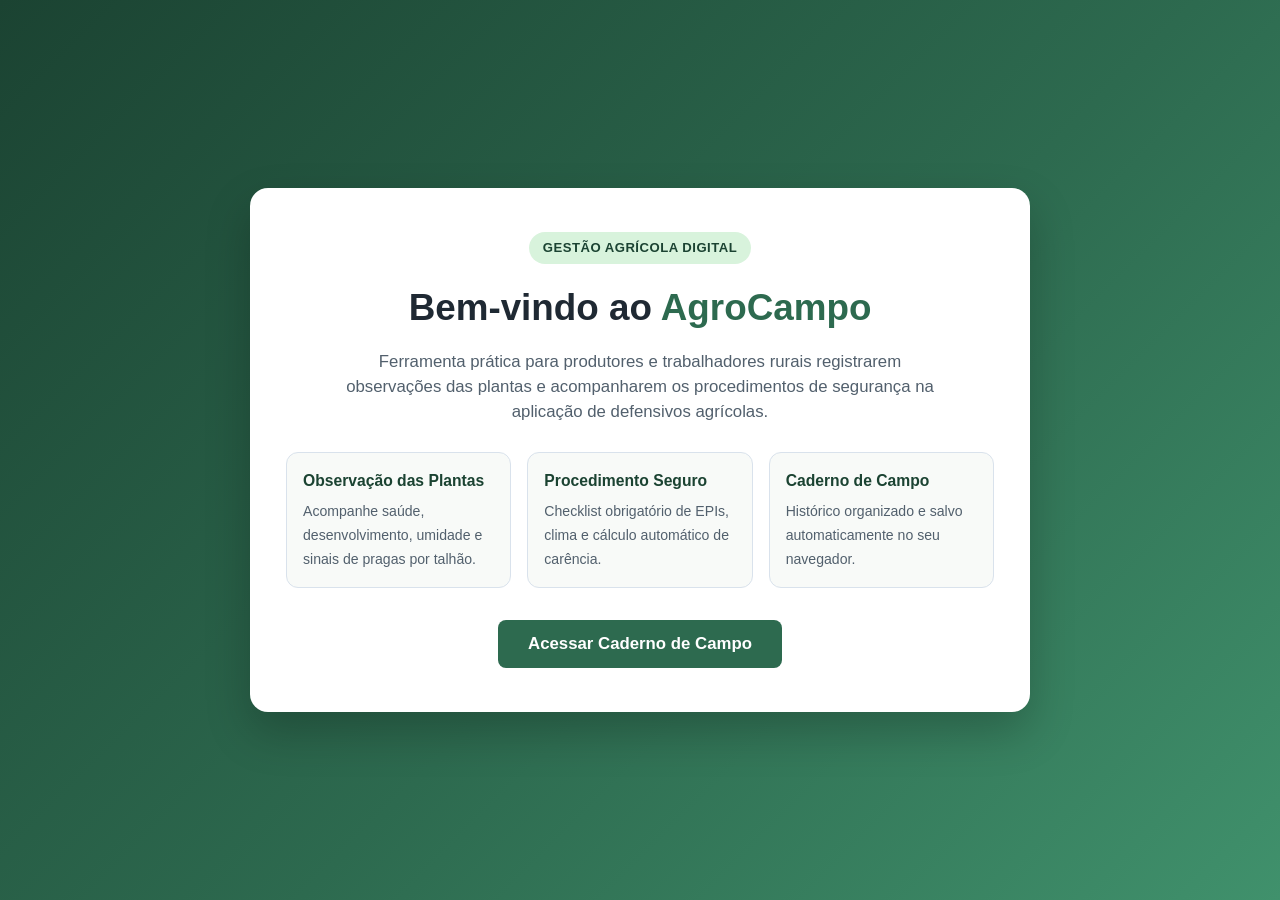
==== index.html @ 55ed6b35 "1" ====
<!DOCTYPE html>
<html lang="pt-BR">
<head>
  <meta charset="UTF-8" />
  <meta name="viewport" content="width=device-width, initial-scale=1.0" />
  <title>AgroCampo — Gestão Rural e Observação de Lavouras</title>
  <link rel="stylesheet" href="style.css" />
</head>
<body>

  <!-- TELA DE BOAS-VINDAS -->
  <section id="welcome-screen" class="welcome-screen">
    <div class="welcome-card">
      <span class="welcome-badge">Gestão Agrícola Digital</span>
      <h1>Bem-vindo ao <span>AgroCampo</span></h1>
      <p class="welcome-desc">
        Ferramenta prática para produtores e trabalhadores rurais registrarem
        observações das plantas e acompanharem os procedimentos de segurança na
        aplicação de defensivos agrícolas.
      </p>

      <div class="welcome-features">
        <div class="feature-item">
          <strong>Observação das Plantas</strong>
          <span>Acompanhe saúde, desenvolvimento, umidade e sinais de pragas por talhão.</span>
        </div>
        <div class="feature-item">
          <strong>Procedimento Seguro</strong>
          <span>Checklist obrigatório de EPIs, clima e cálculo automático de carência.</span>
        </div>
        <div class="feature-item">
          <strong>Caderno de Campo</strong>
          <span>Histórico organizado e salvo automaticamente no seu navegador.</span>
        </div>
      </div>

      <button id="btn-entrar" class="btn btn-primary btn-lg">
        Acessar Caderno de Campo
      </button>
    </div>
  </section>

  <!-- APLICAÇÃO PRINCIPAL -->
  <div id="app-container" class="app-container hidden">
    <header class="topbar">
      <div class="topbar-content">
        <div class="brand">
          <div class="brand-icon">🌱</div>
          <div>
            <h2>AgroCampo</h2>
            <small>Caderno de Campo &amp; Monitoramento Rural</small>
          </div>
        </div>

        <button id="btn-voltar-inicio" class="btn btn-outline">
          Tela de Boas-Vindas
        </button>
      </div>
    </header>

    <main class="main-content">
      <!-- INDICADORES RESUMIDOS -->
      <section class="stats-grid" aria-label="Resumo da propriedade">
        <div class="stat-card">
          <span class="stat-label">Observações Registradas</span>
          <strong id="stat-obs" class="stat-value">0</strong>
        </div>
        <div class="stat-card stat-warning">
          <span class="stat-label">Plantas em Atenção / Alerta</span>
          <strong id="stat-alertas" class="stat-value">0</strong>
        </div>
        <div class="stat-card stat-info">
          <span class="stat-label">Aplicações Registradas</span>
          <strong id="stat-aplicacoes" class="stat-value">0</strong>
        </div>
      </section>

      <!-- NAVEGAÇÃO ENTRE MÓDULOS -->
      <nav class="tabs" aria-label="Módulos do sistema">
        <button class="tab-btn active" data-tab="observacoes">
          Observação das Plantas
        </button>
        <button class="tab-btn" data-tab="aplicacoes">
          Procedimento de Aplicação (Defensivos)
        </button>
      </nav>

      <!-- MÓDULO 1: OBSERVAÇÃO DAS PLANTAS -->
      <section id="tab-observacoes" class="tab-panel active">
        <div class="grid-layout">
          <div class="card">
            <h3>Nova Observação de Campo</h3>
            <p class="card-subtitle">Registre o estado atual das plantas e condições do solo.</p>

            <form id="form-observacao">
              <div class="form-group">
                <label for="obs-talhao">Talhão / Área *</label>
                <input type="text" id="obs-talhao" placeholder="Ex: Talhão Norte - Área 02" required />
              </div>

              <div class="form-row">
                <div class="form-group">
                  <label for="obs-cultura">Cultura / Planta *</label>
                  <input type="text" id="obs-cultura" placeholder="Ex: Milho, Soja, Café" required />
                </div>

                <div class="form-group">
                  <label for="obs-data">Data *</label>
                  <input type="date" id="obs-data" required />
                </div>
              </div>

              <div class="form-group">
                <label for="obs-status">Estado Geral da Planta *</label>
                <select id="obs-status" required>
                  <option value="Saudável">Saudável (Desenvolvimento normal)</option>
                  <option value="Atenção">Atenção (Sinais de pragas ou manchas)</option>
                  <option value="Estresse Hídrico">Estresse Hídrico (Falta ou excesso de água)</option>
                  <option value="Crítico">Crítico (Intervenção urgente)</option>
                </select>
              </div>

              <div class="form-group">
                <label for="obs-notas">Detalhes da Observação *</label>
                <textarea id="obs-notas" rows="4" placeholder="Descreva aparência das folhas, altura, presença de insetos ou umidade do solo..." required></textarea>
              </div>

              <button type="submit" class="btn btn-primary btn-block">
                Salvar Observação
              </button>
            </form>
          </div>

          <div class="card">
            <div class="list-header">
              <div>
                <h3>Histórico de Observações</h3>
                <p class="card-subtitle">Acompanhe as inspeções realizadas na lavoura.</p>
              </div>

              <div class="filters">
                <input type="text" id="busca-obs" placeholder="Buscar talhão ou cultura..." />
                <select id="filtro-status">
                  <option value="Todos">Todos os status</option>
                  <option value="Saudável">Saudável</option>
                  <option value="Atenção">Atenção</option>
                  <option value="Estresse Hídrico">Estresse Hídrico</option>
                  <option value="Crítico">Crítico</option>
                </select>
              </div>
            </div>

            <div id="lista-observacoes" class="records-list"></div>
          </div>
        </div>
      </section>

      <!-- MÓDULO 2: PROCEDIMENTO DE APLICAÇÃO / DEFENSIVOS -->
      <section id="tab-aplicacoes" class="tab-panel">
        <div class="safety-banner">
          <strong>Aviso de Segurança Rural:</strong> Utilize sempre Equipamentos de Proteção Individual (EPIs),
          siga rigorosamente o receituário agronômico e respeite o período de carência antes da colheita.
        </div>

        <div class="grid-layout">
          <div class="card">
            <h3>Registrar Procedimento de Aplicação</h3>
            <p class="card-subtitle">Confirme o checklist de segurança antes de salvar o registro.</p>

            <div class="checklist-box">
              <h4>Checklist Obrigatório de Segurança</h4>
              <label class="check-item">
                <input type="checkbox" id="chk-receituario" />
                <span>Receituário agronômico e bula conferidos.</span>
              </label>
              <label class="check-item">
                <input type="checkbox" id="chk-epi" />
                <span>EPIs completos em uso (luvas, máscara, óculos e vestimenta).</span>
              </label>
              <label class="check-item">
                <input type="checkbox" id="chk-clima" />
                <span>Clima adequado (vento fraco e sem previsão de chuva imediata).</span>
              </label>
              <label class="check-item">
                <input type="checkbox" id="chk-equipamento" />
                <span>Pulverizador revisado, calibrado e sem vazamentos.</span>
              </label>
            </div>

            <div id="app-alerta-epi" class="alert-error hidden">
              Marque todos os itens do checklist de segurança antes de registrar o procedimento.
            </div>

            <form id="form-aplicacao">
              <div class="form-row">
                <div class="form-group">
                  <label for="app-talhao">Talhão / Área *</label>
                  <input type="text" id="app-talhao" placeholder="Ex: Talhão Sul" required />
                </div>

                <div class="form-group">
                  <label for="app-cultura">Cultura *</label>
                  <input type="text" id="app-cultura" placeholder="Ex: Tomate, Soja" required />
                </div>
              </div>

              <div class="form-group">
                <label for="app-tipo">Finalidade do Procedimento *</label>
                <select id="app-tipo" required>
                  <option value="Controle de Pragas (Inseticida)">Controle de Pragas (Inseticida)</option>
                  <option value="Controle de Doenças (Fungicida)">Controle de Doenças (Fungicida)</option>
                  <option value="Controle de Plantas Daninhas (Herbicida)">Controle de Plantas Daninhas (Herbicida)</option>
                  <option value="Controle Biológico / Manejo Integrado">Controle Biológico / Manejo Integrado</option>
                </select>
              </div>

              <div class="form-group">
                <label for="app-produto">Produto / Defensivo Aplicado *</label>
                <input type="text" id="app-produto" placeholder="Nome comercial ou princípio ativo" required />
              </div>

              <div class="form-row">
                <div class="form-group">
                  <label for="app-data">Data da Aplicação *</label>
                  <input type="date" id="app-data" required />
                </div>

                <div class="form-group">
                  <label for="app-carencia">Período de Carência (dias) *</label>
                  <input type="number" id="app-carencia" min="0" max="365" value="14" required />
                </div>
              </div>

              <div class="form-group">
                <label for="app-notas">Observações Operacionais</label>
                <textarea id="app-notas" rows="3" placeholder="Horário da aplicação, condições do vento, alvo biológico..."></textarea>
              </div>

              <button type="submit" class="btn btn-primary btn-block">
                Registrar Procedimento
              </button>
            </form>
          </div>

          <div class="card">
            <div class="list-header">
              <div>
                <h3>Histórico de Aplicações</h3>
                <p class="card-subtitle">Controle de procedimentos e datas de liberação para colheita.</p>
              </div>
            </div>

            <div id="lista-aplicacoes" class="records-list"></div>
          </div>
        </div>
      </section>
    </main>
  </div>

  <script src="script.js"></script>
</body>
</html>
---- style.css ----
:root {
  --bg-page: #f3f6f2;
  --bg-card: #ffffff;
  --green-dark: #1b4332;
  --green-main: #2d6a4f;
  --green-light: #d8f3dc;
  --earth: #7f5539;
  --text-main: #1f2933;
  --text-muted: #52606d;
  --border: #d9e2ec;
  --warning-bg: #fef3c7;
  --warning-text: #92400e;
  --danger-bg: #fee2e2;
  --danger-text: #991b1b;
  --info-bg: #e0f2fe;
  --info-text: #075985;
  --radius: 12px;
  --shadow: 0 6px 20px rgba(27, 67, 50, 0.08);
}

* {
  box-sizing: border-box;
  margin: 0;
  padding: 0;
}

body {
  font-family: "Segoe UI", Roboto, Helvetica, Arial, sans-serif;
  background-color: var(--bg-page);
  color: var(--text-main);
  line-height: 1.5;
}

.hidden {
  display: none !important;
}

/* TELA DE BOAS-VINDAS */
.welcome-screen {
  min-height: 100vh;
  display: flex;
  align-items: center;
  justify-content: center;
  padding: 24px;
  background: linear-gradient(135deg, #1b4332 0%, #2d6a4f 55%, #40916c 100%);
}

.welcome-card {
  background: var(--bg-card);
  max-width: 780px;
  width: 100%;
  padding: 44px 36px;
  border-radius: 18px;
  box-shadow: 0 20px 45px rgba(0, 0, 0, 0.22);
  text-align: center;
}

.welcome-badge {
  display: inline-block;
  background: var(--green-light);
  color: var(--green-dark);
  font-weight: 700;
  font-size: 0.82rem;
  padding: 6px 14px;
  border-radius: 999px;
  text-transform: uppercase;
  letter-spacing: 0.5px;
  margin-bottom: 16px;
}

.welcome-card h1 {
  font-size: 2.3rem;
  color: var(--text-main);
  margin-bottom: 14px;
}

.welcome-card h1 span {
  color: var(--green-main);
}

.welcome-desc {
  color: var(--text-muted);
  font-size: 1.05rem;
  max-width: 620px;
  margin: 0 auto 28px;
}

.welcome-features {
  display: grid;
  grid-template-columns: repeat(3, 1fr);
  gap: 16px;
  margin-bottom: 32px;
  text-align: left;
}

.feature-item {
  background: #f8faf8;
  border: 1px solid var(--border);
  border-radius: var(--radius);
  padding: 16px;
}

.feature-item strong {
  display: block;
  color: var(--green-dark);
  margin-bottom: 6px;
  font-size: 0.98rem;
}

.feature-item span {
  font-size: 0.88rem;
  color: var(--text-muted);
}

/* BOTÕES */
.btn {
  border: none;
  border-radius: 8px;
  padding: 10px 18px;
  font-size: 0.95rem;
  font-weight: 600;
  cursor: pointer;
  transition: background-color 0.2s, transform 0.1s;
}

.btn:active {
  transform: scale(0.99);
}

.btn-primary {
  background-color: var(--green-main);
  color: #ffffff;
}

.btn-primary:hover {
  background-color: var(--green-dark);
}

.btn-lg {
  padding: 14px 30px;
  font-size: 1.05rem;
}

.btn-block {
  width: 100%;
}

.btn-outline {
  background: transparent;
  color: #ffffff;
  border: 1px solid rgba(255, 255, 255, 0.5);
}

.btn-outline:hover {
  background: rgba(255, 255, 255, 0.12);
}

.btn-delete {
  background: #fee2e2;
  color: #991b1b;
  padding: 6px 10px;
  font-size: 0.8rem;
  border-radius: 6px;
}

.btn-delete:hover {
  background: #fecaca;
}

/* CABEÇALHO E ESTRUTURA PRINCIPAL */
.topbar {
  background-color: var(--green-dark);
  color: #ffffff;
  padding: 16px 24px;
  box-shadow: 0 2px 10px rgba(0, 0, 0, 0.12);
}

.topbar-content {
  max-width: 1180px;
  margin: 0 auto;
  display: flex;
  align-items: center;
  justify-content: space-between;
  gap: 16px;
}

.brand {
  display: flex;
  align-items: center;
  gap: 12px;
}

.brand-icon {
  font-size: 1.8rem;
  background: rgba(255, 255, 255, 0.12);
  width: 46px;
  height: 46px;
  display: flex;
  align-items: center;
  justify-content: center;
  border-radius: 10px;
}

.brand h2 {
  font-size: 1.3rem;
  line-height: 1.2;
}

.brand small {
  color: #b7e4c7;
  font-size: 0.85rem;
}

.main-content {
  max-width: 1180px;
  margin: 28px auto;
  padding: 0 20px 40px;
}

/* CARDS DE INDICADORES */
.stats-grid {
  display: grid;
  grid-template-columns: repeat(3, 1fr);
  gap: 18px;
  margin-bottom: 24px;
}

.stat-card {
  background: var(--bg-card);
  border-radius: var(--radius);
  padding: 18px 22px;
  box-shadow: var(--shadow);
  border-left: 5px solid var(--green-main);
}

.stat-card.stat-warning {
  border-left-color: #d97706;
}

.stat-card.stat-info {
  border-left-color: #0284c7;
}

.stat-label {
  display: block;
  font-size: 0.88rem;
  color: var(--text-muted);
  margin-bottom: 4px;
}

.stat-value {
  font-size: 1.8rem;
  color: var(--text-main);
}

/* ABAS */
.tabs {
  display: flex;
  gap: 10px;
  margin-bottom: 22px;
  border-bottom: 2px solid var(--border);
  padding-bottom: 10px;
}

.tab-btn {
  background: #e6ece7;
  color: var(--text-main);
  border: none;
  padding: 11px 20px;
  border-radius: 8px;
  font-weight: 600;
  font-size: 0.95rem;
  cursor: pointer;
}

.tab-btn.active {
  background: var(--green-main);
  color: #ffffff;
}

.tab-panel {
  display: none;
}

.tab-panel.active {
  display: block;
}

/* GRADE E FORMULÁRIOS */
.grid-layout {
  display: grid;
  grid-template-columns: 1fr 1.25fr;
  gap: 24px;
  align-items: start;
}

.card {
  background: var(--bg-card);
  border-radius: var(--radius);
  padding: 24px;
  box-shadow: var(--shadow);
}

.card h3 {
  color: var(--green-dark);
  margin-bottom: 4px;
}

.card-subtitle {
  color: var(--text-muted);
  font-size: 0.9rem;
  margin-bottom: 18px;
}

.form-group {
  margin-bottom: 14px;
}

.form-row {
  display: grid;
  grid-template-columns: 1fr 1fr;
  gap: 12px;
}

label {
  display: block;
  font-size: 0.88rem;
  font-weight: 600;
  margin-bottom: 6px;
  color: var(--text-main);
}

input[type="text"],
input[type="date"],
input[type="number"],
select,
textarea {
  width: 100%;
  padding: 10px 12px;
  border: 1px solid var(--border);
  border-radius: 8px;
  font-size: 0.94rem;
  font-family: inherit;
  background: #ffffff;
}

input:focus,
select:focus,
textarea:focus {
  outline: 2px solid #95d5b2;
  border-color: var(--green-main);
}

/* CHECKLIST E ALERTAS */
.safety-banner {
  background: var(--warning-bg);
  color: var(--warning-text);
  border: 1px solid #fcd34d;
  padding: 14px 18px;
  border-radius: var(--radius);
  margin-bottom: 20px;
  font-size: 0.93rem;
}

.checklist-box {
  background: #f4f9f5;
  border: 1px solid #b7e4c7;
  border-radius: 10px;
  padding: 14px 16px;
  margin-bottom: 16px;
}

.checklist-box h4 {
  font-size: 0.92rem;
  color: var(--green-dark);
  margin-bottom: 10px;
}

.check-item {
  display: flex;
  align-items: flex-start;
  gap: 10px;
  font-weight: 500;
  font-size: 0.88rem;
  margin-bottom: 8px;
  cursor: pointer;
}

.check-item input[type="checkbox"] {
  margin-top: 3px;
  width: 16px;
  height: 16px;
  accent-color: var(--green-main);
}

.alert-error {
  background: var(--danger-bg);
  color: var(--danger-text);
  padding: 10px 14px;
  border-radius: 8px;
  font-size: 0.88rem;
  font-weight: 600;
  margin-bottom: 14px;
}

/* LISTAS DE REGISTROS */
.list-header {
  display: flex;
  flex-direction: column;
  gap: 12px;
  margin-bottom: 16px;
}

.filters {
  display: grid;
  grid-template-columns: 1.2fr 1fr;
  gap: 10px;
}

.records-list {
  display: flex;
  flex-direction: column;
  gap: 12px;
}

.record-item {
  border: 1px solid var(--border);
  border-radius: 10px;
  padding: 16px;
  background: #fcfdfc;
}

.record-top {
  display: flex;
  justify-content: space-between;
  align-items: flex-start;
  gap: 10px;
  margin-bottom: 8px;
}

.record-title {
  font-weight: 700;
  font-size: 1rem;
  color: var(--text-main);
}

.record-meta {
  font-size: 0.84rem;
  color: var(--text-muted);
  margin-bottom: 8px;
}

.record-notes {
  font-size: 0.92rem;
  color: var(--text-main);
  background: #f4f6f4;
  padding: 10px;
  border-radius: 6px;
}

.badge {
  display: inline-block;
  padding: 4px 10px;
  border-radius: 999px;
  font-size: 0.78rem;
  font-weight: 700;
}

.badge-saudavel {
  background: var(--green-light);
  color: var(--green-dark);
}

.badge-atencao {
  background: var(--warning-bg);
  color: var(--warning-text);
}

.badge-hidrico {
  background: var(--info-bg);
  color: var(--info-text);
}

.badge-critico {
  background: var(--danger-bg);
  color: var(--danger-text);
}

.badge-carencia {
  background: #ede9fe;
  color: #5b21b6;
  margin-top: 8px;
}

.empty-state {
  text-align: center;
  padding: 32px 16px;
  color: var(--text-muted);
  border: 1px dashed var(--border);
  border-radius: 10px;
}

/* RESPONSIVIDADE */
@media (max-width: 900px) {
  .grid-layout {
    grid-template-columns: 1fr;
  }

  .welcome-features,
  .stats-grid {
    grid-template-columns: 1fr;
  }
}

@media (max-width: 560px) {
  .form-row,
  .filters {
    grid-template-columns: 1fr;
  }

  .tabs {
    flex-direction: column;
  }
}
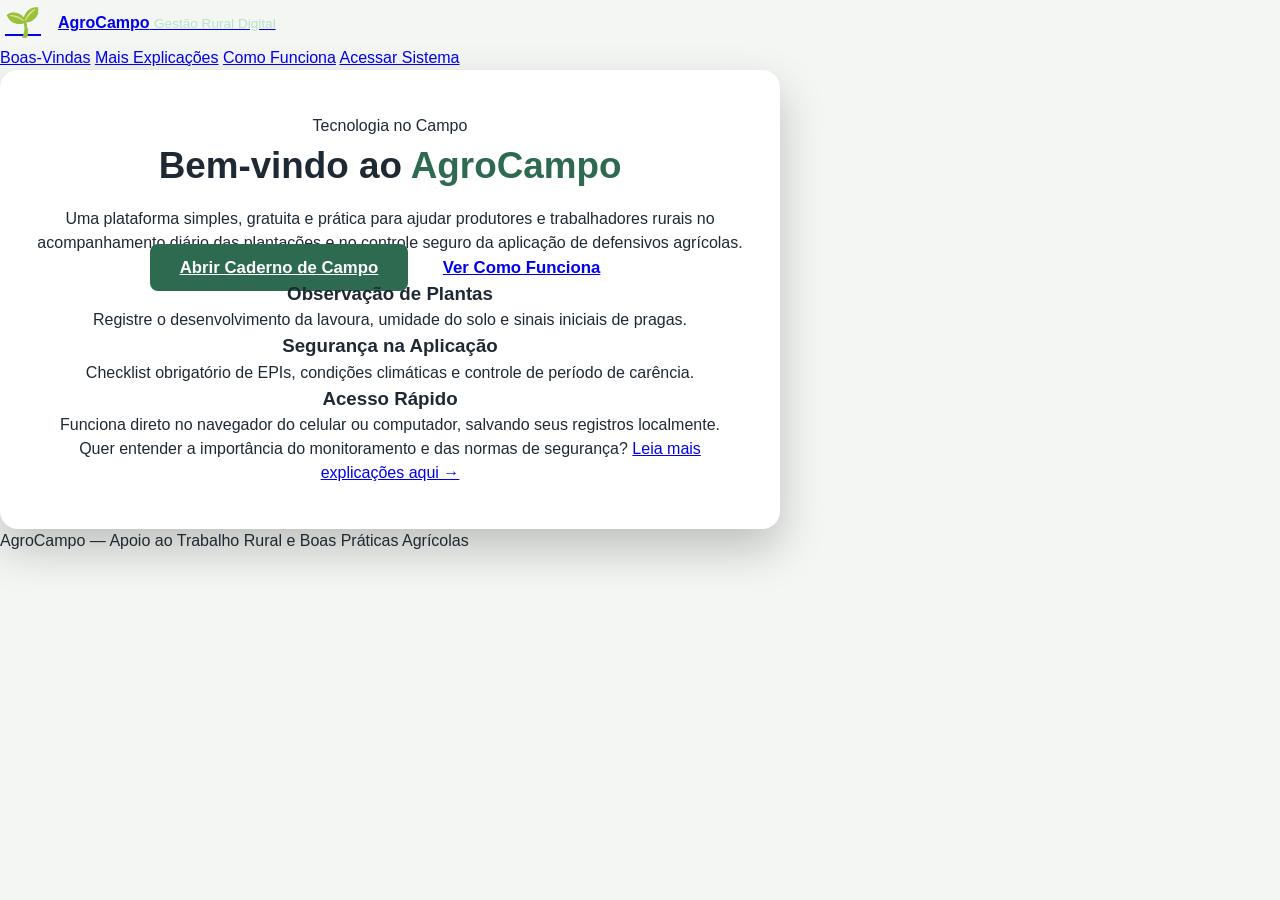
==== commit d8c3b49d: "1" ====
--- a/index.html
+++ b/index.html
@@ -3,259 +3,70 @@
 <head>
   <meta charset="UTF-8" />
   <meta name="viewport" content="width=device-width, initial-scale=1.0" />
-  <title>AgroCampo — Gestão Rural e Observação de Lavouras</title>
+  <title>AgroCampo — Bem-vindo</title>
   <link rel="stylesheet" href="style.css" />
 </head>
 <body>
 
-  <!-- TELA DE BOAS-VINDAS -->
-  <section id="welcome-screen" class="welcome-screen">
+  <header class="navbar">
+    <div class="nav-container">
+      <a href="index.html" class="brand">
+        <span class="brand-icon">🌱</span>
+        <div>
+          <strong>AgroCampo</strong>
+          <small>Gestão Rural Digital</small>
+        </div>
+      </a>
+
+      <nav class="nav-links">
+        <a href="index.html" class="active">Boas-Vindas</a>
+        <a href="explicacoes.html">Mais Explicações</a>
+        <a href="como-funciona.html">Como Funciona</a>
+        <a href="sistema.html" class="nav-cta">Acessar Sistema</a>
+      </nav>
+    </div>
+  </header>
+
+  <main class="welcome-hero">
     <div class="welcome-card">
-      <span class="welcome-badge">Gestão Agrícola Digital</span>
+      <span class="badge-pill">Tecnologia no Campo</span>
       <h1>Bem-vindo ao <span>AgroCampo</span></h1>
-      <p class="welcome-desc">
-        Ferramenta prática para produtores e trabalhadores rurais registrarem
-        observações das plantas e acompanharem os procedimentos de segurança na
-        aplicação de defensivos agrícolas.
+      <p class="welcome-text">
+        Uma plataforma simples, gratuita e prática para ajudar produtores e trabalhadores
+        rurais no acompanhamento diário das plantações e no controle seguro da aplicação
+        de defensivos agrícolas.
       </p>
 
-      <div class="welcome-features">
-        <div class="feature-item">
-          <strong>Observação das Plantas</strong>
-          <span>Acompanhe saúde, desenvolvimento, umidade e sinais de pragas por talhão.</span>
+      <div class="welcome-actions">
+        <a href="sistema.html" class="btn btn-primary btn-lg">Abrir Caderno de Campo</a>
+        <a href="como-funciona.html" class="btn btn-secondary btn-lg">Ver Como Funciona</a>
+      </div>
+
+      <div class="welcome-highlights">
+        <div class="highlight-box">
+          <h3>Observação de Plantas</h3>
+          <p>Registre o desenvolvimento da lavoura, umidade do solo e sinais iniciais de pragas.</p>
         </div>
-        <div class="feature-item">
-          <strong>Procedimento Seguro</strong>
-          <span>Checklist obrigatório de EPIs, clima e cálculo automático de carência.</span>
+        <div class="highlight-box">
+          <h3>Segurança na Aplicação</h3>
+          <p>Checklist obrigatório de EPIs, condições climáticas e controle de período de carência.</p>
         </div>
-        <div class="feature-item">
-          <strong>Caderno de Campo</strong>
-          <span>Histórico organizado e salvo automaticamente no seu navegador.</span>
+        <div class="highlight-box">
+          <h3>Acesso Rápido</h3>
+          <p>Funciona direto no navegador do celular ou computador, salvando seus registros localmente.</p>
         </div>
       </div>
 
-      <button id="btn-entrar" class="btn btn-primary btn-lg">
-        Acessar Caderno de Campo
-      </button>
+      <div class="welcome-footer-link">
+        Quer entender a importância do monitoramento e das normas de segurança?
+        <a href="explicacoes.html">Leia mais explicações aqui →</a>
+      </div>
     </div>
-  </section>
+  </main>
 
-  <!-- APLICAÇÃO PRINCIPAL -->
-  <div id="app-container" class="app-container hidden">
-    <header class="topbar">
-      <div class="topbar-content">
-        <div class="brand">
-          <div class="brand-icon">🌱</div>
-          <div>
-            <h2>AgroCampo</h2>
-            <small>Caderno de Campo &amp; Monitoramento Rural</small>
-          </div>
-        </div>
-
-        <button id="btn-voltar-inicio" class="btn btn-outline">
-          Tela de Boas-Vindas
-        </button>
-      </div>
-    </header>
-
-    <main class="main-content">
-      <!-- INDICADORES RESUMIDOS -->
-      <section class="stats-grid" aria-label="Resumo da propriedade">
-        <div class="stat-card">
-          <span class="stat-label">Observações Registradas</span>
-          <strong id="stat-obs" class="stat-value">0</strong>
-        </div>
-        <div class="stat-card stat-warning">
-          <span class="stat-label">Plantas em Atenção / Alerta</span>
-          <strong id="stat-alertas" class="stat-value">0</strong>
-        </div>
-        <div class="stat-card stat-info">
-          <span class="stat-label">Aplicações Registradas</span>
-          <strong id="stat-aplicacoes" class="stat-value">0</strong>
-        </div>
-      </section>
-
-      <!-- NAVEGAÇÃO ENTRE MÓDULOS -->
-      <nav class="tabs" aria-label="Módulos do sistema">
-        <button class="tab-btn active" data-tab="observacoes">
-          Observação das Plantas
-        </button>
-        <button class="tab-btn" data-tab="aplicacoes">
-          Procedimento de Aplicação (Defensivos)
-        </button>
-      </nav>
-
-      <!-- MÓDULO 1: OBSERVAÇÃO DAS PLANTAS -->
-      <section id="tab-observacoes" class="tab-panel active">
-        <div class="grid-layout">
-          <div class="card">
-            <h3>Nova Observação de Campo</h3>
-            <p class="card-subtitle">Registre o estado atual das plantas e condições do solo.</p>
-
-            <form id="form-observacao">
-              <div class="form-group">
-                <label for="obs-talhao">Talhão / Área *</label>
-                <input type="text" id="obs-talhao" placeholder="Ex: Talhão Norte - Área 02" required />
-              </div>
-
-              <div class="form-row">
-                <div class="form-group">
-                  <label for="obs-cultura">Cultura / Planta *</label>
-                  <input type="text" id="obs-cultura" placeholder="Ex: Milho, Soja, Café" required />
-                </div>
-
-                <div class="form-group">
-                  <label for="obs-data">Data *</label>
-                  <input type="date" id="obs-data" required />
-                </div>
-              </div>
-
-              <div class="form-group">
-                <label for="obs-status">Estado Geral da Planta *</label>
-                <select id="obs-status" required>
-                  <option value="Saudável">Saudável (Desenvolvimento normal)</option>
-                  <option value="Atenção">Atenção (Sinais de pragas ou manchas)</option>
-                  <option value="Estresse Hídrico">Estresse Hídrico (Falta ou excesso de água)</option>
-                  <option value="Crítico">Crítico (Intervenção urgente)</option>
-                </select>
-              </div>
-
-              <div class="form-group">
-                <label for="obs-notas">Detalhes da Observação *</label>
-                <textarea id="obs-notas" rows="4" placeholder="Descreva aparência das folhas, altura, presença de insetos ou umidade do solo..." required></textarea>
-              </div>
-
-              <button type="submit" class="btn btn-primary btn-block">
-                Salvar Observação
-              </button>
-            </form>
-          </div>
-
-          <div class="card">
-            <div class="list-header">
-              <div>
-                <h3>Histórico de Observações</h3>
-                <p class="card-subtitle">Acompanhe as inspeções realizadas na lavoura.</p>
-              </div>
-
-              <div class="filters">
-                <input type="text" id="busca-obs" placeholder="Buscar talhão ou cultura..." />
-                <select id="filtro-status">
-                  <option value="Todos">Todos os status</option>
-                  <option value="Saudável">Saudável</option>
-                  <option value="Atenção">Atenção</option>
-                  <option value="Estresse Hídrico">Estresse Hídrico</option>
-                  <option value="Crítico">Crítico</option>
-                </select>
-              </div>
-            </div>
-
-            <div id="lista-observacoes" class="records-list"></div>
-          </div>
-        </div>
-      </section>
-
-      <!-- MÓDULO 2: PROCEDIMENTO DE APLICAÇÃO / DEFENSIVOS -->
-      <section id="tab-aplicacoes" class="tab-panel">
-        <div class="safety-banner">
-          <strong>Aviso de Segurança Rural:</strong> Utilize sempre Equipamentos de Proteção Individual (EPIs),
-          siga rigorosamente o receituário agronômico e respeite o período de carência antes da colheita.
-        </div>
-
-        <div class="grid-layout">
-          <div class="card">
-            <h3>Registrar Procedimento de Aplicação</h3>
-            <p class="card-subtitle">Confirme o checklist de segurança antes de salvar o registro.</p>
-
-            <div class="checklist-box">
-              <h4>Checklist Obrigatório de Segurança</h4>
-              <label class="check-item">
-                <input type="checkbox" id="chk-receituario" />
-                <span>Receituário agronômico e bula conferidos.</span>
-              </label>
-              <label class="check-item">
-                <input type="checkbox" id="chk-epi" />
-                <span>EPIs completos em uso (luvas, máscara, óculos e vestimenta).</span>
-              </label>
-              <label class="check-item">
-                <input type="checkbox" id="chk-clima" />
-                <span>Clima adequado (vento fraco e sem previsão de chuva imediata).</span>
-              </label>
-              <label class="check-item">
-                <input type="checkbox" id="chk-equipamento" />
-                <span>Pulverizador revisado, calibrado e sem vazamentos.</span>
-              </label>
-            </div>
-
-            <div id="app-alerta-epi" class="alert-error hidden">
-              Marque todos os itens do checklist de segurança antes de registrar o procedimento.
-            </div>
-
-            <form id="form-aplicacao">
-              <div class="form-row">
-                <div class="form-group">
-                  <label for="app-talhao">Talhão / Área *</label>
-                  <input type="text" id="app-talhao" placeholder="Ex: Talhão Sul" required />
-                </div>
-
-                <div class="form-group">
-                  <label for="app-cultura">Cultura *</label>
-                  <input type="text" id="app-cultura" placeholder="Ex: Tomate, Soja" required />
-                </div>
-              </div>
-
-              <div class="form-group">
-                <label for="app-tipo">Finalidade do Procedimento *</label>
-                <select id="app-tipo" required>
-                  <option value="Controle de Pragas (Inseticida)">Controle de Pragas (Inseticida)</option>
-                  <option value="Controle de Doenças (Fungicida)">Controle de Doenças (Fungicida)</option>
-                  <option value="Controle de Plantas Daninhas (Herbicida)">Controle de Plantas Daninhas (Herbicida)</option>
-                  <option value="Controle Biológico / Manejo Integrado">Controle Biológico / Manejo Integrado</option>
-                </select>
-              </div>
-
-              <div class="form-group">
-                <label for="app-produto">Produto / Defensivo Aplicado *</label>
-                <input type="text" id="app-produto" placeholder="Nome comercial ou princípio ativo" required />
-              </div>
-
-              <div class="form-row">
-                <div class="form-group">
-                  <label for="app-data">Data da Aplicação *</label>
-                  <input type="date" id="app-data" required />
-                </div>
-
-                <div class="form-group">
-                  <label for="app-carencia">Período de Carência (dias) *</label>
-                  <input type="number" id="app-carencia" min="0" max="365" value="14" required />
-                </div>
-              </div>
-
-              <div class="form-group">
-                <label for="app-notas">Observações Operacionais</label>
-                <textarea id="app-notas" rows="3" placeholder="Horário da aplicação, condições do vento, alvo biológico..."></textarea>
-              </div>
-
-              <button type="submit" class="btn btn-primary btn-block">
-                Registrar Procedimento
-              </button>
-            </form>
-          </div>
-
-          <div class="card">
-            <div class="list-header">
-              <div>
-                <h3>Histórico de Aplicações</h3>
-                <p class="card-subtitle">Controle de procedimentos e datas de liberação para colheita.</p>
-              </div>
-            </div>
-
-            <div id="lista-aplicacoes" class="records-list"></div>
-          </div>
-        </div>
-      </section>
-    </main>
-  </div>
+  <footer class="footer">
+    <p>AgroCampo — Apoio ao Trabalho Rural e Boas Práticas Agrícolas</p>
+  </footer>
 
   <script src="script.js"></script>
 </body>
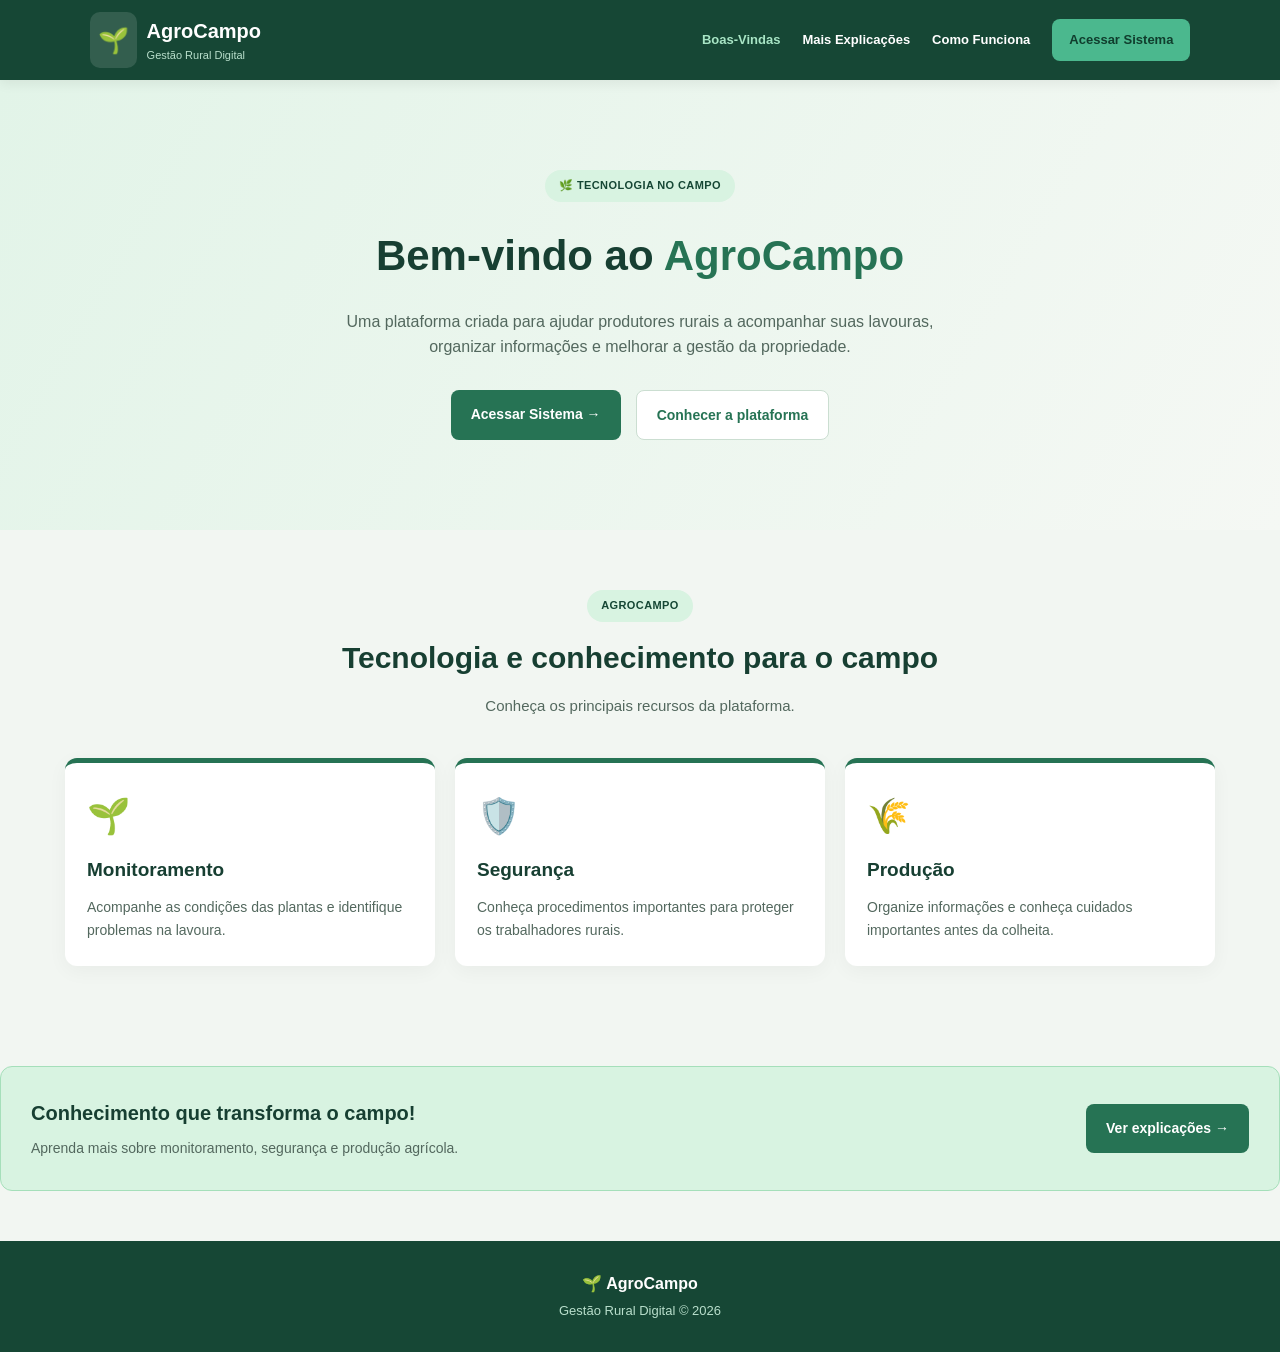
==== commit 7f233fc2: "1" ====
--- a/index.html
+++ b/index.html
@@ -1,73 +1,101 @@
+
 <!DOCTYPE html>
 <html lang="pt-BR">
 <head>
-  <meta charset="UTF-8" />
-  <meta name="viewport" content="width=device-width, initial-scale=1.0" />
-  <title>AgroCampo — Bem-vindo</title>
-  <link rel="stylesheet" href="style.css" />
+    <meta charset="UTF-8">
+    <meta name="viewport" content="width=device-width, initial-scale=1.0">
+    <meta name="description" content="AgroCampo - Gestão Rural Digital">
+    <title>AgroCampo | Início</title>
+    <link rel="stylesheet" href="style.css">
 </head>
 <body>
 
-  <header class="navbar">
-    <div class="nav-container">
-      <a href="index.html" class="brand">
-        <span class="brand-icon">🌱</span>
+<header class="cabecalho">
+    <a href="index.html" class="logo">
+        <span>🌱</span>
         <div>
-          <strong>AgroCampo</strong>
-          <small>Gestão Rural Digital</small>
+            <strong>AgroCampo</strong>
+            <small>Gestão Rural Digital</small>
         </div>
-      </a>
+    </a>
 
-      <nav class="nav-links">
-        <a href="index.html" class="active">Boas-Vindas</a>
+    <button class="menu-toggle" aria-label="Abrir menu">☰</button>
+
+    <nav class="menu">
+        <a href="index.html" class="ativo">Boas-Vindas</a>
         <a href="explicacoes.html">Mais Explicações</a>
         <a href="como-funciona.html">Como Funciona</a>
-        <a href="sistema.html" class="nav-cta">Acessar Sistema</a>
-      </nav>
-    </div>
-  </header>
+        <a href="sistema.html" class="botao-menu">Acessar Sistema</a>
+    </nav>
+</header>
 
-  <main class="welcome-hero">
-    <div class="welcome-card">
-      <span class="badge-pill">Tecnologia no Campo</span>
-      <h1>Bem-vindo ao <span>AgroCampo</span></h1>
-      <p class="welcome-text">
-        Uma plataforma simples, gratuita e prática para ajudar produtores e trabalhadores
-        rurais no acompanhamento diário das plantações e no controle seguro da aplicação
-        de defensivos agrícolas.
-      </p>
+<main>
+    <section class="hero">
+        <span class="etiqueta">🌿 TECNOLOGIA NO CAMPO</span>
 
-      <div class="welcome-actions">
-        <a href="sistema.html" class="btn btn-primary btn-lg">Abrir Caderno de Campo</a>
-        <a href="como-funciona.html" class="btn btn-secondary btn-lg">Ver Como Funciona</a>
-      </div>
+        <h1>Bem-vindo ao <span>AgroCampo</span></h1>
 
-      <div class="welcome-highlights">
-        <div class="highlight-box">
-          <h3>Observação de Plantas</h3>
-          <p>Registre o desenvolvimento da lavoura, umidade do solo e sinais iniciais de pragas.</p>
+        <p>
+            Uma plataforma criada para ajudar produtores rurais
+            a acompanhar suas lavouras, organizar informações
+            e melhorar a gestão da propriedade.
+        </p>
+
+        <div class="hero-botoes">
+            <a href="sistema.html" class="botao-principal">
+                Acessar Sistema →
+            </a>
+
+            <a href="explicacoes.html" class="botao-secundario">
+                Conhecer a plataforma
+            </a>
         </div>
-        <div class="highlight-box">
-          <h3>Segurança na Aplicação</h3>
-          <p>Checklist obrigatório de EPIs, condições climáticas e controle de período de carência.</p>
+    </section>
+
+    <section class="secao container">
+        <div class="titulo-secao">
+            <span class="etiqueta">AGROCAMPO</span>
+            <h2>Tecnologia e conhecimento para o campo</h2>
+            <p>Conheça os principais recursos da plataforma.</p>
         </div>
-        <div class="highlight-box">
-          <h3>Acesso Rápido</h3>
-          <p>Funciona direto no navegador do celular ou computador, salvando seus registros localmente.</p>
+
+        <div class="grade-tres">
+            <article class="cartao">
+                <div class="icone">🌱</div>
+                <h3>Monitoramento</h3>
+                <p>Acompanhe as condições das plantas e identifique problemas na lavoura.</p>
+            </article>
+
+            <article class="cartao">
+                <div class="icone">🛡️</div>
+                <h3>Segurança</h3>
+                <p>Conheça procedimentos importantes para proteger os trabalhadores rurais.</p>
+            </article>
+
+            <article class="cartao">
+                <div class="icone">🌾</div>
+                <h3>Produção</h3>
+                <p>Organize informações e conheça cuidados importantes antes da colheita.</p>
+            </article>
         </div>
-      </div>
+    </section>
 
-      <div class="welcome-footer-link">
-        Quer entender a importância do monitoramento e das normas de segurança?
-        <a href="explicacoes.html">Leia mais explicações aqui →</a>
-      </div>
-    </div>
-  </main>
+    <section class="faixa-verde">
+        <div>
+            <h2>Conhecimento que transforma o campo!</h2>
+            <p>Aprenda mais sobre monitoramento, segurança e produção agrícola.</p>
+        </div>
+        <a href="explicacoes.html" class="botao-principal">
+            Ver explicações →
+        </a>
+    </section>
+</main>
 
-  <footer class="footer">
-    <p>AgroCampo — Apoio ao Trabalho Rural e Boas Práticas Agrícolas</p>
-  </footer>
+<footer>
+    <strong>🌱 AgroCampo</strong>
+    <p>Gestão Rural Digital © 2026</p>
+</footer>
 
-  <script src="script.js"></script>
+<script src="script.js"></script>
 </body>
-</html>+</html>
--- a/style.css
+++ b/style.css
@@ -1,524 +1,661 @@
+
+/* =================================
+   CONFIGURAÇÕES GERAIS
+================================= */
+
+* {
+    margin: 0;
+    padding: 0;
+    box-sizing: border-box;
+}
+
 :root {
-  --bg-page: #f3f6f2;
-  --bg-card: #ffffff;
-  --green-dark: #1b4332;
-  --green-main: #2d6a4f;
-  --green-light: #d8f3dc;
-  --earth: #7f5539;
-  --text-main: #1f2933;
-  --text-muted: #52606d;
-  --border: #d9e2ec;
-  --warning-bg: #fef3c7;
-  --warning-text: #92400e;
-  --danger-bg: #fee2e2;
-  --danger-text: #991b1b;
-  --info-bg: #e0f2fe;
-  --info-text: #075985;
-  --radius: 12px;
-  --shadow: 0 6px 20px rgba(27, 67, 50, 0.08);
-}
-
-* {
-  box-sizing: border-box;
-  margin: 0;
-  padding: 0;
+    --verde-escuro: #164735;
+    --verde: #267354;
+    --verde-claro: #d8f3e1;
+    --verde-destaque: #4bb88e;
+    --fundo: #f2f6f2;
+    --texto: #173f32;
+    --cinza: #53685e;
+    --branco: #ffffff;
+}
+
+html {
+    scroll-behavior: smooth;
 }
 
 body {
-  font-family: "Segoe UI", Roboto, Helvetica, Arial, sans-serif;
-  background-color: var(--bg-page);
-  color: var(--text-main);
-  line-height: 1.5;
-}
-
-.hidden {
-  display: none !important;
-}
-
-/* TELA DE BOAS-VINDAS */
-.welcome-screen {
-  min-height: 100vh;
-  display: flex;
-  align-items: center;
-  justify-content: center;
-  padding: 24px;
-  background: linear-gradient(135deg, #1b4332 0%, #2d6a4f 55%, #40916c 100%);
-}
-
-.welcome-card {
-  background: var(--bg-card);
-  max-width: 780px;
-  width: 100%;
-  padding: 44px 36px;
-  border-radius: 18px;
-  box-shadow: 0 20px 45px rgba(0, 0, 0, 0.22);
-  text-align: center;
-}
-
-.welcome-badge {
-  display: inline-block;
-  background: var(--green-light);
-  color: var(--green-dark);
-  font-weight: 700;
-  font-size: 0.82rem;
-  padding: 6px 14px;
-  border-radius: 999px;
-  text-transform: uppercase;
-  letter-spacing: 0.5px;
-  margin-bottom: 16px;
-}
-
-.welcome-card h1 {
-  font-size: 2.3rem;
-  color: var(--text-main);
-  margin-bottom: 14px;
-}
-
-.welcome-card h1 span {
-  color: var(--green-main);
-}
-
-.welcome-desc {
-  color: var(--text-muted);
-  font-size: 1.05rem;
-  max-width: 620px;
-  margin: 0 auto 28px;
-}
-
-.welcome-features {
-  display: grid;
-  grid-template-columns: repeat(3, 1fr);
-  gap: 16px;
-  margin-bottom: 32px;
-  text-align: left;
-}
-
-.feature-item {
-  background: #f8faf8;
-  border: 1px solid var(--border);
-  border-radius: var(--radius);
-  padding: 16px;
-}
-
-.feature-item strong {
-  display: block;
-  color: var(--green-dark);
-  margin-bottom: 6px;
-  font-size: 0.98rem;
-}
-
-.feature-item span {
-  font-size: 0.88rem;
-  color: var(--text-muted);
-}
-
-/* BOTÕES */
-.btn {
-  border: none;
-  border-radius: 8px;
-  padding: 10px 18px;
-  font-size: 0.95rem;
-  font-weight: 600;
-  cursor: pointer;
-  transition: background-color 0.2s, transform 0.1s;
-}
-
-.btn:active {
-  transform: scale(0.99);
-}
-
-.btn-primary {
-  background-color: var(--green-main);
-  color: #ffffff;
-}
-
-.btn-primary:hover {
-  background-color: var(--green-dark);
-}
-
-.btn-lg {
-  padding: 14px 30px;
-  font-size: 1.05rem;
-}
-
-.btn-block {
-  width: 100%;
-}
-
-.btn-outline {
-  background: transparent;
-  color: #ffffff;
-  border: 1px solid rgba(255, 255, 255, 0.5);
-}
-
-.btn-outline:hover {
-  background: rgba(255, 255, 255, 0.12);
-}
-
-.btn-delete {
-  background: #fee2e2;
-  color: #991b1b;
-  padding: 6px 10px;
-  font-size: 0.8rem;
-  border-radius: 6px;
-}
-
-.btn-delete:hover {
-  background: #fecaca;
-}
-
-/* CABEÇALHO E ESTRUTURA PRINCIPAL */
-.topbar {
-  background-color: var(--green-dark);
-  color: #ffffff;
-  padding: 16px 24px;
-  box-shadow: 0 2px 10px rgba(0, 0, 0, 0.12);
-}
-
-.topbar-content {
-  max-width: 1180px;
-  margin: 0 auto;
-  display: flex;
-  align-items: center;
-  justify-content: space-between;
-  gap: 16px;
-}
-
-.brand {
-  display: flex;
-  align-items: center;
-  gap: 12px;
-}
-
-.brand-icon {
-  font-size: 1.8rem;
-  background: rgba(255, 255, 255, 0.12);
-  width: 46px;
-  height: 46px;
-  display: flex;
-  align-items: center;
-  justify-content: center;
-  border-radius: 10px;
-}
-
-.brand h2 {
-  font-size: 1.3rem;
-  line-height: 1.2;
-}
-
-.brand small {
-  color: #b7e4c7;
-  font-size: 0.85rem;
-}
-
-.main-content {
-  max-width: 1180px;
-  margin: 28px auto;
-  padding: 0 20px 40px;
-}
-
-/* CARDS DE INDICADORES */
-.stats-grid {
-  display: grid;
-  grid-template-columns: repeat(3, 1fr);
-  gap: 18px;
-  margin-bottom: 24px;
-}
-
-.stat-card {
-  background: var(--bg-card);
-  border-radius: var(--radius);
-  padding: 18px 22px;
-  box-shadow: var(--shadow);
-  border-left: 5px solid var(--green-main);
-}
-
-.stat-card.stat-warning {
-  border-left-color: #d97706;
-}
-
-.stat-card.stat-info {
-  border-left-color: #0284c7;
-}
-
-.stat-label {
-  display: block;
-  font-size: 0.88rem;
-  color: var(--text-muted);
-  margin-bottom: 4px;
-}
-
-.stat-value {
-  font-size: 1.8rem;
-  color: var(--text-main);
-}
-
-/* ABAS */
-.tabs {
-  display: flex;
-  gap: 10px;
-  margin-bottom: 22px;
-  border-bottom: 2px solid var(--border);
-  padding-bottom: 10px;
-}
-
-.tab-btn {
-  background: #e6ece7;
-  color: var(--text-main);
-  border: none;
-  padding: 11px 20px;
-  border-radius: 8px;
-  font-weight: 600;
-  font-size: 0.95rem;
-  cursor: pointer;
-}
-
-.tab-btn.active {
-  background: var(--green-main);
-  color: #ffffff;
-}
-
-.tab-panel {
-  display: none;
-}
-
-.tab-panel.active {
-  display: block;
-}
-
-/* GRADE E FORMULÁRIOS */
-.grid-layout {
-  display: grid;
-  grid-template-columns: 1fr 1.25fr;
-  gap: 24px;
-  align-items: start;
-}
-
-.card {
-  background: var(--bg-card);
-  border-radius: var(--radius);
-  padding: 24px;
-  box-shadow: var(--shadow);
-}
-
-.card h3 {
-  color: var(--green-dark);
-  margin-bottom: 4px;
-}
-
-.card-subtitle {
-  color: var(--text-muted);
-  font-size: 0.9rem;
-  margin-bottom: 18px;
-}
-
-.form-group {
-  margin-bottom: 14px;
-}
-
-.form-row {
-  display: grid;
-  grid-template-columns: 1fr 1fr;
-  gap: 12px;
-}
-
-label {
-  display: block;
-  font-size: 0.88rem;
-  font-weight: 600;
-  margin-bottom: 6px;
-  color: var(--text-main);
-}
-
-input[type="text"],
-input[type="date"],
-input[type="number"],
-select,
-textarea {
-  width: 100%;
-  padding: 10px 12px;
-  border: 1px solid var(--border);
-  border-radius: 8px;
-  font-size: 0.94rem;
-  font-family: inherit;
-  background: #ffffff;
-}
-
-input:focus,
-select:focus,
-textarea:focus {
-  outline: 2px solid #95d5b2;
-  border-color: var(--green-main);
-}
-
-/* CHECKLIST E ALERTAS */
-.safety-banner {
-  background: var(--warning-bg);
-  color: var(--warning-text);
-  border: 1px solid #fcd34d;
-  padding: 14px 18px;
-  border-radius: var(--radius);
-  margin-bottom: 20px;
-  font-size: 0.93rem;
-}
-
-.checklist-box {
-  background: #f4f9f5;
-  border: 1px solid #b7e4c7;
-  border-radius: 10px;
-  padding: 14px 16px;
-  margin-bottom: 16px;
-}
-
-.checklist-box h4 {
-  font-size: 0.92rem;
-  color: var(--green-dark);
-  margin-bottom: 10px;
-}
-
-.check-item {
-  display: flex;
-  align-items: flex-start;
-  gap: 10px;
-  font-weight: 500;
-  font-size: 0.88rem;
-  margin-bottom: 8px;
-  cursor: pointer;
-}
-
-.check-item input[type="checkbox"] {
-  margin-top: 3px;
-  width: 16px;
-  height: 16px;
-  accent-color: var(--green-main);
-}
-
-.alert-error {
-  background: var(--danger-bg);
-  color: var(--danger-text);
-  padding: 10px 14px;
-  border-radius: 8px;
-  font-size: 0.88rem;
-  font-weight: 600;
-  margin-bottom: 14px;
-}
-
-/* LISTAS DE REGISTROS */
-.list-header {
-  display: flex;
-  flex-direction: column;
-  gap: 12px;
-  margin-bottom: 16px;
-}
-
-.filters {
-  display: grid;
-  grid-template-columns: 1.2fr 1fr;
-  gap: 10px;
-}
-
-.records-list {
-  display: flex;
-  flex-direction: column;
-  gap: 12px;
-}
-
-.record-item {
-  border: 1px solid var(--border);
-  border-radius: 10px;
-  padding: 16px;
-  background: #fcfdfc;
-}
-
-.record-top {
-  display: flex;
-  justify-content: space-between;
-  align-items: flex-start;
-  gap: 10px;
-  margin-bottom: 8px;
-}
-
-.record-title {
-  font-weight: 700;
-  font-size: 1rem;
-  color: var(--text-main);
-}
-
-.record-meta {
-  font-size: 0.84rem;
-  color: var(--text-muted);
-  margin-bottom: 8px;
-}
-
-.record-notes {
-  font-size: 0.92rem;
-  color: var(--text-main);
-  background: #f4f6f4;
-  padding: 10px;
-  border-radius: 6px;
-}
-
-.badge {
-  display: inline-block;
-  padding: 4px 10px;
-  border-radius: 999px;
-  font-size: 0.78rem;
-  font-weight: 700;
-}
-
-.badge-saudavel {
-  background: var(--green-light);
-  color: var(--green-dark);
-}
-
-.badge-atencao {
-  background: var(--warning-bg);
-  color: var(--warning-text);
-}
-
-.badge-hidrico {
-  background: var(--info-bg);
-  color: var(--info-text);
-}
-
-.badge-critico {
-  background: var(--danger-bg);
-  color: var(--danger-text);
-}
-
-.badge-carencia {
-  background: #ede9fe;
-  color: #5b21b6;
-  margin-top: 8px;
-}
-
-.empty-state {
-  text-align: center;
-  padding: 32px 16px;
-  color: var(--text-muted);
-  border: 1px dashed var(--border);
-  border-radius: 10px;
-}
-
-/* RESPONSIVIDADE */
-@media (max-width: 900px) {
-  .grid-layout {
-    grid-template-columns: 1fr;
-  }
-
-  .welcome-features,
-  .stats-grid {
-    grid-template-columns: 1fr;
-  }
-}
-
-@media (max-width: 560px) {
-  .form-row,
-  .filters {
-    grid-template-columns: 1fr;
-  }
-
-  .tabs {
+    font-family: Arial, Helvetica, sans-serif;
+    background: var(--fundo);
+    color: var(--texto);
+    line-height: 1.6;
+}
+
+a {
+    color: inherit;
+}
+
+/* =================================
+   CABEÇALHO
+================================= */
+
+.cabecalho {
+    width: 100%;
+    min-height: 75px;
+    padding: 12px 7%;
+    background: var(--verde-escuro);
+    display: flex;
+    align-items: center;
+    justify-content: space-between;
+    gap: 20px;
+    position: sticky;
+    top: 0;
+    z-index: 100;
+    box-shadow: 0 3px 12px #00000012;
+}
+
+.logo {
+    display: flex;
+    align-items: center;
+    gap: 10px;
+    color: white;
+    text-decoration: none;
+    font-size: 20px;
+}
+
+.logo > span {
+    background: #ffffff20;
+    padding: 8px;
+    border-radius: 10px;
+    font-size: 25px;
+}
+
+.logo small {
+    display: block;
+    color: #b9dfcc;
+    font-size: 11px;
+    font-weight: normal;
+}
+
+.menu {
+    display: flex;
+    align-items: center;
+    gap: 22px;
+}
+
+.menu a {
+    color: white;
+    text-decoration: none;
+    font-size: 13px;
+    font-weight: bold;
+    transition: .3s;
+}
+
+.menu a:hover,
+.menu a.ativo {
+    color: #a8e5c5;
+}
+
+.menu .botao-menu {
+    background: var(--verde-destaque);
+    color: #103d2d;
+    padding: 11px 17px;
+    border-radius: 8px;
+}
+
+.menu-toggle {
+    display: none;
+    border: 0;
+    background: transparent;
+    color: white;
+    font-size: 26px;
+    cursor: pointer;
+}
+
+/* =================================
+   CONTEÚDO PRINCIPAL
+================================= */
+
+.container {
+    max-width: 1150px;
+    width: 90%;
+    margin: auto;
+    padding: 45px 0;
+}
+
+.hero {
+    min-height: 440px;
+    padding: 90px 20px;
+    background:
+        linear-gradient(120deg, #e2f4e8, #f5f8f4);
+    text-align: center;
+    display: flex;
+    align-items: center;
+    justify-content: center;
     flex-direction: column;
-  }
-}+}
+
+.hero h1 {
+    font-size: 42px;
+    margin: 20px 0;
+}
+
+.hero h1 span {
+    color: var(--verde);
+}
+
+.hero p {
+    max-width: 650px;
+    color: var(--cinza);
+    font-size: 16px;
+}
+
+.hero-botoes {
+    display: flex;
+    gap: 15px;
+    margin-top: 30px;
+    flex-wrap: wrap;
+    justify-content: center;
+}
+
+.etiqueta {
+    display: inline-block;
+    background: var(--verde-claro);
+    color: var(--verde-escuro);
+    padding: 7px 14px;
+    border-radius: 25px;
+    font-size: 11px;
+    font-weight: bold;
+    letter-spacing: .4px;
+}
+
+.titulo-secao {
+    text-align: center;
+    max-width: 720px;
+    margin: 0 auto 40px;
+}
+
+.titulo-secao h1,
+.titulo-secao h2 {
+    font-size: 30px;
+    line-height: 1.4;
+    margin: 15px 0;
+}
+
+.titulo-secao p {
+    color: var(--cinza);
+    font-size: 15px;
+}
+
+/* =================================
+   BOTÕES
+================================= */
+
+.botao-principal,
+.botao-secundario,
+.botao-voltar {
+    display: inline-block;
+    text-decoration: none;
+    border: none;
+    cursor: pointer;
+    font-size: 14px;
+    font-weight: bold;
+    padding: 13px 20px;
+    border-radius: 8px;
+    transition: .3s;
+}
+
+.botao-principal {
+    background: var(--verde);
+    color: white;
+}
+
+.botao-principal:hover,
+.botao-voltar:hover {
+    background: var(--verde-escuro);
+    transform: translateY(-2px);
+}
+
+.botao-secundario {
+    background: white;
+    color: var(--verde);
+    border: 1px solid #cbded1;
+}
+
+.botao-secundario:hover {
+    background: var(--verde-claro);
+}
+
+.botao-voltar {
+    margin-top: 30px;
+    background: var(--verde);
+    color: white;
+}
+
+/* =================================
+   CARTÕES
+================================= */
+
+.secao {
+    padding-top: 60px;
+    padding-bottom: 60px;
+}
+
+.grade-tres {
+    display: grid;
+    grid-template-columns: repeat(3, 1fr);
+    gap: 20px;
+}
+
+.cartao {
+    background: white;
+    border-radius: 12px;
+    padding: 25px 22px;
+    border-top: 5px solid var(--verde);
+    box-shadow: 0 5px 20px #0000000b;
+}
+
+.cartao h2,
+.cartao h3 {
+    font-size: 19px;
+    line-height: 1.5;
+    margin: 12px 0;
+}
+
+.cartao p {
+    color: var(--cinza);
+    font-size: 14px;
+}
+
+.cartao ul {
+    padding-left: 18px;
+    margin-top: 15px;
+}
+
+.cartao li {
+    margin-bottom: 10px;
+    font-size: 13px;
+    line-height: 1.6;
+}
+
+.cartao-link {
+    display: flex;
+    flex-direction: column;
+    text-decoration: none;
+    color: var(--texto);
+    min-height: 100%;
+    transition: transform .3s, box-shadow .3s;
+}
+
+.cartao-link:hover {
+    transform: translateY(-6px);
+    box-shadow: 0 12px 25px #00000015;
+}
+
+.categoria {
+    font-size: 11px;
+    font-weight: bold;
+    color: var(--verde);
+}
+
+.ler-mais {
+    color: var(--verde);
+    font-size: 13px;
+    font-weight: bold;
+    margin-top: auto;
+    padding-top: 20px;
+}
+
+.icone {
+    font-size: 35px;
+    margin-bottom: 10px;
+}
+
+/* =================================
+   FAIXA VERDE
+================================= */
+
+.faixa-verde {
+    background: var(--verde-claro);
+    border: 1px solid #a5dfba;
+    border-radius: 12px;
+    padding: 30px;
+    margin: 40px 0;
+    display: flex;
+    align-items: center;
+    justify-content: space-between;
+    gap: 20px;
+}
+
+.faixa-verde h2 {
+    font-size: 20px;
+    margin-bottom: 8px;
+}
+
+.faixa-verde p {
+    color: var(--cinza);
+    font-size: 14px;
+}
+
+/* =================================
+   PÁGINAS INTERNAS
+================================= */
+
+.conteudo-pagina {
+    background: white;
+    border-radius: 13px;
+    padding: 40px;
+    box-shadow: 0 5px 20px #0000000b;
+}
+
+.conteudo-pagina h2 {
+    color: var(--verde);
+    font-size: 21px;
+    margin: 28px 0 10px;
+}
+
+.conteudo-pagina h2:first-child {
+    margin-top: 0;
+}
+
+.conteudo-pagina p {
+    color: var(--cinza);
+    margin-bottom: 14px;
+    font-size: 15px;
+}
+
+.conteudo-pagina ul {
+    padding-left: 25px;
+    color: var(--cinza);
+}
+
+.conteudo-pagina li {
+    margin-bottom: 10px;
+}
+
+.destaque-conteudo {
+    display: flex;
+    gap: 20px;
+    padding: 22px;
+    background: #edf8f0;
+    border-radius: 10px;
+    align-items: flex-start;
+}
+
+.destaque-conteudo > span {
+    font-size: 35px;
+}
+
+.destaque-conteudo h2 {
+    margin: 0 0 10px;
+}
+
+.destaque-conteudo p {
+    margin: 0;
+}
+
+.aviso {
+    margin-top: 30px;
+    padding: 20px;
+    background: #fff8e7;
+    border-left: 4px solid #e3b34b;
+    border-radius: 8px;
+}
+
+.aviso p {
+    margin-top: 7px;
+    margin-bottom: 0;
+}
+
+/* =================================
+   PASSOS
+================================= */
+
+.passo {
+    display: flex;
+    align-items: flex-start;
+    gap: 20px;
+    margin-bottom: 30px;
+}
+
+.passo > span {
+    background: var(--verde);
+    color: white;
+    min-width: 48px;
+    height: 48px;
+    display: grid;
+    place-items: center;
+    border-radius: 50%;
+    font-weight: bold;
+}
+
+.passo h2 {
+    margin: 0 0 8px;
+}
+
+.passo p {
+    margin: 0;
+}
+
+/* =================================
+   SISTEMA / FORMULÁRIO
+================================= */
+
+.painel {
+    max-width: 850px;
+    margin: auto;
+    background: white;
+    border-radius: 14px;
+    padding: 30px;
+    box-shadow: 0 5px 20px #0000000b;
+}
+
+.painel-topo {
+    display: flex;
+    justify-content: space-between;
+    align-items: center;
+    margin-bottom: 25px;
+}
+
+.painel-topo h2 {
+    font-size: 21px;
+}
+
+.painel-topo p {
+    color: var(--cinza);
+    font-size: 14px;
+}
+
+.icone-painel {
+    font-size: 40px;
+}
+
+.formulario {
+    display: flex;
+    flex-direction: column;
+    gap: 10px;
+}
+
+.formulario label {
+    font-size: 14px;
+    font-weight: bold;
+    margin-top: 10px;
+}
+
+.formulario input,
+.formulario select,
+.formulario textarea {
+    width: 100%;
+    padding: 13px;
+    border: 1px solid #d5e1d9;
+    border-radius: 8px;
+    font-family: inherit;
+    font-size: 14px;
+    background: white;
+}
+
+.formulario input:focus,
+.formulario select:focus,
+.formulario textarea:focus {
+    outline: 2px solid #8ccca7;
+    border-color: var(--verde);
+}
+
+.formulario button {
+    margin-top: 15px;
+}
+
+.registros {
+    border-top: 1px solid #e1eae3;
+    margin-top: 35px;
+    padding-top: 25px;
+}
+
+.registros h2 {
+    font-size: 20px;
+    margin-bottom: 15px;
+}
+
+.texto-vazio {
+    color: #829087;
+    font-size: 14px;
+}
+
+.registro-item {
+    padding: 16px;
+    background: #f3f8f4;
+    border-radius: 9px;
+    margin-bottom: 12px;
+    border-left: 4px solid var(--verde);
+}
+
+.registro-item h3 {
+    font-size: 16px;
+    margin-bottom: 5px;
+}
+
+.registro-item p {
+    font-size: 13px;
+    color: var(--cinza);
+    margin-bottom: 5px;
+}
+
+.registro-item button {
+    border: 0;
+    background: #f8dddd;
+    color: #a22c2c;
+    padding: 7px 12px;
+    border-radius: 6px;
+    cursor: pointer;
+    margin-top: 8px;
+}
+
+/* =================================
+   RODAPÉ
+================================= */
+
+footer {
+    margin-top: 50px;
+    padding: 30px 15px;
+    background: var(--verde-escuro);
+    color: white;
+    text-align: center;
+}
+
+footer p {
+    color: #b9dfcc;
+    font-size: 13px;
+    margin-top: 5px;
+}
+
+/* =================================
+   RESPONSIVIDADE
+================================= */
+
+@media (max-width: 850px) {
+
+    .cabecalho {
+        padding: 12px 5%;
+        flex-wrap: wrap;
+    }
+
+    .menu-toggle {
+        display: block;
+    }
+
+    .menu {
+        display: none;
+        width: 100%;
+        flex-direction: column;
+        align-items: stretch;
+        gap: 0;
+    }
+
+    .menu.aberto {
+        display: flex;
+    }
+
+    .menu a {
+        padding: 12px;
+        border-top: 1px solid #ffffff20;
+    }
+
+    .grade-tres {
+        grid-template-columns: 1fr;
+    }
+
+    .cartao {
+        min-height: auto;
+    }
+
+    .faixa-verde {
+        flex-direction: column;
+        align-items: flex-start;
+    }
+
+    .hero h1 {
+        font-size: 32px;
+    }
+
+    .titulo-secao h1,
+    .titulo-secao h2 {
+        font-size: 25px;
+    }
+}
+
+@media (max-width: 500px) {
+
+    .container {
+        width: 92%;
+        padding: 30px 0;
+    }
+
+    .hero {
+        padding: 65px 18px;
+    }
+
+    .hero h1 {
+        font-size: 28px;
+    }
+
+    .hero-botoes {
+        flex-direction: column;
+        width: 100%;
+    }
+
+    .hero-botoes a {
+        text-align: center;
+    }
+
+    .conteudo-pagina {
+        padding: 22px;
+    }
+
+    .destaque-conteudo {
+        flex-direction: column;
+    }
+
+    .painel {
+        padding: 20px;
+    }
+}
